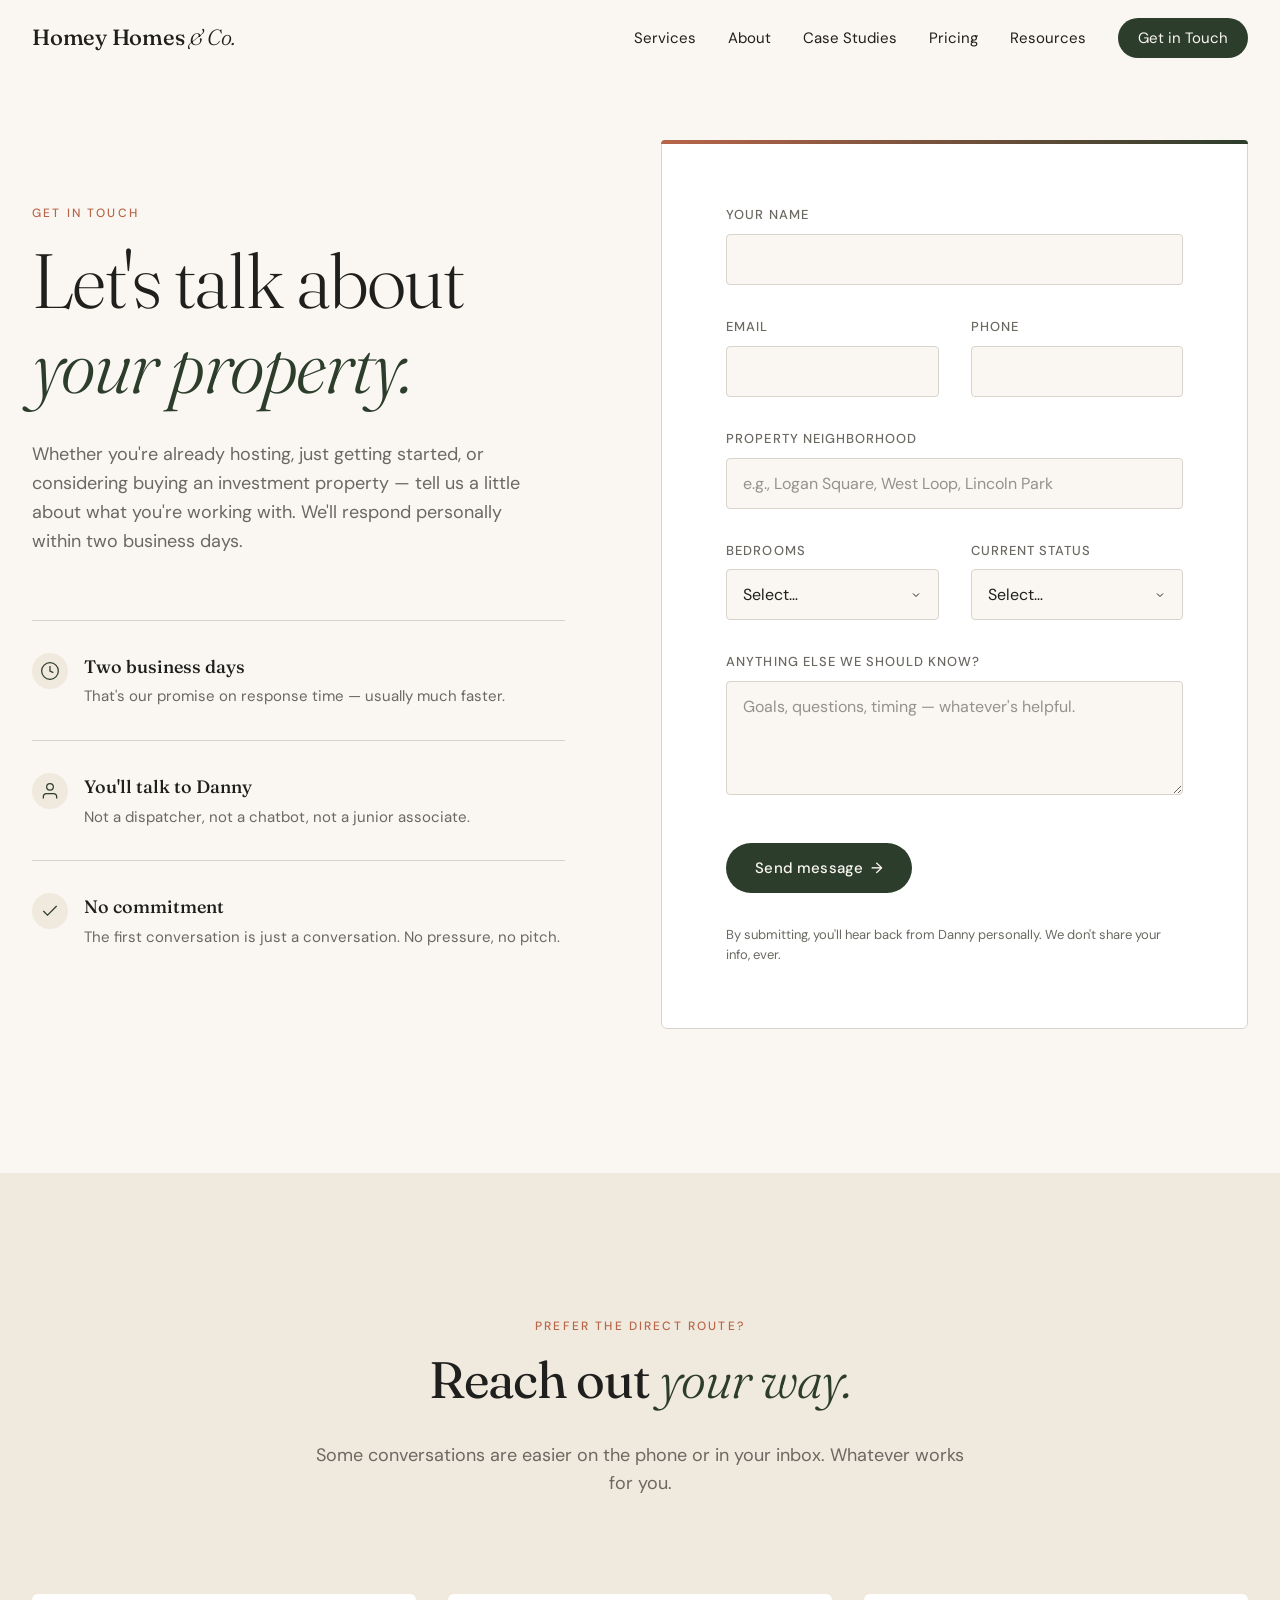
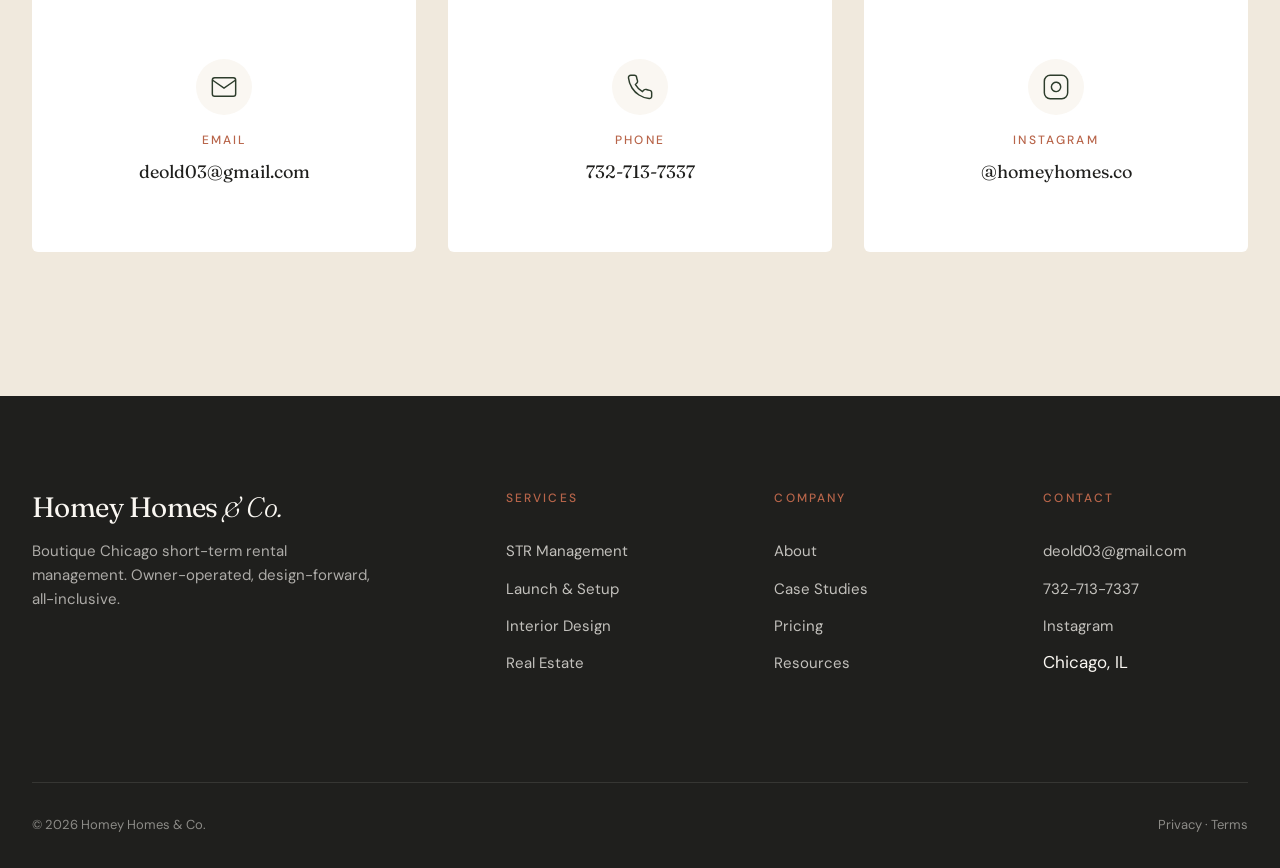
==== contact.html @ 31b16960 "Add Contact page" ====
<!DOCTYPE html>
<html lang="en">
<head>
  <meta charset="UTF-8">
  <meta name="viewport" content="width=device-width, initial-scale=1.0">
  <title>Get in Touch — Homey Homes &amp; Co.</title>
  <meta name="description" content="Tell us about your Chicago short-term rental property. We'll be in touch within two business days with a free consultation — no commitment, no pressure.">

  <!-- Open Graph -->
  <meta property="og:title" content="Get in Touch — Homey Homes & Co.">
  <meta property="og:description" content="Tell us about your Chicago short-term rental. We'll respond within two business days.">
  <meta property="og:type" content="website">

  <!-- Fonts -->
  <link rel="preconnect" href="https://fonts.googleapis.com">
  <link rel="preconnect" href="https://fonts.gstatic.com" crossorigin>
  <link href="https://fonts.googleapis.com/css2?family=DM+Sans:opsz,wght@9..40,300;9..40,400;9..40,500;9..40,600&family=Fraunces:opsz,wght@9..144,300;9..144,400;9..144,500&display=swap" rel="stylesheet">

  <link rel="stylesheet" href="css/style.css">
  <link rel="stylesheet" href="css/contact.css">
</head>
<body>

  <!-- ============== HEADER ============== -->
  <header class="site-header" id="siteHeader">
    <nav class="nav">
      <a href="index.html" class="nav-brand">Homey Homes <span>&amp; Co.</span></a>
      <button class="nav-toggle" aria-label="Toggle menu" id="navToggle">
        <svg width="24" height="24" viewBox="0 0 24 24" fill="none" stroke="currentColor" stroke-width="1.5">
          <line x1="3" y1="6" x2="21" y2="6"></line>
          <line x1="3" y1="12" x2="21" y2="12"></line>
          <line x1="3" y1="18" x2="21" y2="18"></line>
        </svg>
      </button>
      <ul class="nav-links" id="navLinks">
        <li><a href="services.html">Services</a></li>
        <li><a href="about.html">About</a></li>
        <li><a href="case-studies.html">Case Studies</a></li>
        <li><a href="pricing.html">Pricing</a></li>
        <li><a href="resources.html">Resources</a></li>
        <li><a href="contact.html" class="nav-cta">Get in Touch</a></li>
      </ul>
    </nav>
  </header>

  <!-- ============== CONTACT HERO + FORM ============== -->
  <section class="contact-section">
    <div class="container">
      <div class="contact-grid">

        <!-- LEFT: intro copy + warm framing -->
        <div class="contact-intro">
          <span class="eyebrow">Get in touch</span>
          <h1>Let's talk about <em>your property.</em></h1>
          <p class="contact-lede">
            Whether you're already hosting, just getting started, or considering buying an investment property &mdash; tell us a little about what you're working with. We'll respond personally within two business days.
          </p>

          <div class="contact-promises">
            <div class="promise">
              <span class="promise-icon">
                <svg width="20" height="20" viewBox="0 0 24 24" fill="none" stroke="currentColor" stroke-width="1.5">
                  <circle cx="12" cy="12" r="10"></circle>
                  <polyline points="12 6 12 12 16 14"></polyline>
                </svg>
              </span>
              <div>
                <strong>Two business days</strong>
                <p>That's our promise on response time &mdash; usually much faster.</p>
              </div>
            </div>
            <div class="promise">
              <span class="promise-icon">
                <svg width="20" height="20" viewBox="0 0 24 24" fill="none" stroke="currentColor" stroke-width="1.5">
                  <path d="M20 21v-2a4 4 0 0 0-4-4H8a4 4 0 0 0-4 4v2"></path>
                  <circle cx="12" cy="7" r="4"></circle>
                </svg>
              </span>
              <div>
                <strong>You'll talk to Danny</strong>
                <p>Not a dispatcher, not a chatbot, not a junior associate.</p>
              </div>
            </div>
            <div class="promise">
              <span class="promise-icon">
                <svg width="20" height="20" viewBox="0 0 24 24" fill="none" stroke="currentColor" stroke-width="1.5">
                  <polyline points="20 6 9 17 4 12"></polyline>
                </svg>
              </span>
              <div>
                <strong>No commitment</strong>
                <p>The first conversation is just a conversation. No pressure, no pitch.</p>
              </div>
            </div>
          </div>
        </div>

        <!-- RIGHT: the form -->
        <div class="contact-form-wrap">
          <form name="contact" method="POST" data-netlify="true" netlify-honeypot="bot-field" class="contact-form">
            <input type="hidden" name="form-name" value="contact">
            <p class="honeypot"><label>Don't fill this out if you're human: <input name="bot-field"></label></p>

            <div class="form-row">
              <label for="name">Your name</label>
              <input type="text" id="name" name="name" required autocomplete="name">
            </div>

            <div class="form-row form-row-split">
              <div>
                <label for="email">Email</label>
                <input type="email" id="email" name="email" required autocomplete="email">
              </div>
              <div>
                <label for="phone">Phone</label>
                <input type="tel" id="phone" name="phone" autocomplete="tel">
              </div>
            </div>

            <div class="form-row">
              <label for="neighborhood">Property neighborhood</label>
              <input type="text" id="neighborhood" name="neighborhood" placeholder="e.g., Logan Square, West Loop, Lincoln Park">
            </div>

            <div class="form-row form-row-split">
              <div>
                <label for="bedrooms">Bedrooms</label>
                <select id="bedrooms" name="bedrooms">
                  <option value="">Select…</option>
                  <option value="studio">Studio</option>
                  <option value="1">1 bedroom</option>
                  <option value="2">2 bedrooms</option>
                  <option value="3">3 bedrooms</option>
                  <option value="4+">4+ bedrooms</option>
                </select>
              </div>
              <div>
                <label for="status">Current status</label>
                <select id="status" name="status">
                  <option value="">Select…</option>
                  <option value="new">New &mdash; not yet listed</option>
                  <option value="listed-self">Already listed, self-managed</option>
                  <option value="listed-other">Already listed, other manager</option>
                  <option value="exploring">Just exploring</option>
                  <option value="buying">Looking to buy a property</option>
                </select>
              </div>
            </div>

            <div class="form-row">
              <label for="message">Anything else we should know?</label>
              <textarea id="message" name="message" rows="4" placeholder="Goals, questions, timing — whatever's helpful."></textarea>
            </div>

            <button type="submit" class="btn btn-primary btn-arrow contact-submit">Send message</button>

            <p class="form-fine-print">
              By submitting, you'll hear back from Danny personally. We don't share your info, ever.
            </p>
          </form>
        </div>

      </div>
    </div>
  </section>

  <!-- ============== DIRECT CONTACT METHODS ============== -->
  <section class="direct-contact">
    <div class="container">
      <div class="section-header centered">
        <span class="eyebrow">Prefer the direct route?</span>
        <h2>Reach out <em>your way.</em></h2>
        <p class="lede">Some conversations are easier on the phone or in your inbox. Whatever works for you.</p>
      </div>

      <div class="contact-methods">
        <a href="mailto:deold03@gmail.com" class="contact-method">
          <span class="method-icon">
            <svg width="28" height="28" viewBox="0 0 24 24" fill="none" stroke="currentColor" stroke-width="1.25">
              <path d="M4 4h16c1.1 0 2 .9 2 2v12c0 1.1-.9 2-2 2H4c-1.1 0-2-.9-2-2V6c0-1.1.9-2 2-2z"></path>
              <polyline points="22,6 12,13 2,6"></polyline>
            </svg>
          </span>
          <span class="method-label">Email</span>
          <span class="method-value">deold03@gmail.com</span>
        </a>

        <a href="tel:7327137337" class="contact-method">
          <span class="method-icon">
            <svg width="28" height="28" viewBox="0 0 24 24" fill="none" stroke="currentColor" stroke-width="1.25">
              <path d="M22 16.92v3a2 2 0 0 1-2.18 2 19.79 19.79 0 0 1-8.63-3.07 19.5 19.5 0 0 1-6-6 19.79 19.79 0 0 1-3.07-8.67A2 2 0 0 1 4.11 2h3a2 2 0 0 1 2 1.72 12.84 12.84 0 0 0 .7 2.81 2 2 0 0 1-.45 2.11L8.09 9.91a16 16 0 0 0 6 6l1.27-1.27a2 2 0 0 1 2.11-.45 12.84 12.84 0 0 0 2.81.7A2 2 0 0 1 22 16.92z"></path>
            </svg>
          </span>
          <span class="method-label">Phone</span>
          <span class="method-value">732-713-7337</span>
        </a>

        <a href="https://www.instagram.com/homeyhomes.co/" target="_blank" rel="noopener" class="contact-method">
          <span class="method-icon">
            <svg width="28" height="28" viewBox="0 0 24 24" fill="none" stroke="currentColor" stroke-width="1.25">
              <rect x="2" y="2" width="20" height="20" rx="5" ry="5"></rect>
              <path d="M16 11.37A4 4 0 1 1 12.63 8 4 4 0 0 1 16 11.37z"></path>
              <line x1="17.5" y1="6.5" x2="17.51" y2="6.5"></line>
            </svg>
          </span>
          <span class="method-label">Instagram</span>
          <span class="method-value">@homeyhomes.co</span>
        </a>
      </div>
    </div>
  </section>

  <!-- ============== FOOTER ============== -->
  <footer class="site-footer">
    <div class="container">
      <div class="footer-grid">
        <div class="footer-brand">
          <h3>Homey Homes <span>&amp; Co.</span></h3>
          <p>Boutique Chicago short-term rental management. Owner-operated, design-forward, all-inclusive.</p>
        </div>
        <div class="footer-column">
          <h4>Services</h4>
          <ul>
            <li><a href="services.html#management">STR Management</a></li>
            <li><a href="services.html#launch">Launch &amp; Setup</a></li>
            <li><a href="services.html#design">Interior Design</a></li>
            <li><a href="services.html#realestate">Real Estate</a></li>
          </ul>
        </div>
        <div class="footer-column">
          <h4>Company</h4>
          <ul>
            <li><a href="about.html">About</a></li>
            <li><a href="case-studies.html">Case Studies</a></li>
            <li><a href="pricing.html">Pricing</a></li>
            <li><a href="resources.html">Resources</a></li>
          </ul>
        </div>
        <div class="footer-column">
          <h4>Contact</h4>
          <ul>
            <li><a href="mailto:deold03@gmail.com">deold03@gmail.com</a></li>
            <li><a href="tel:7327137337">732-713-7337</a></li>
            <li><a href="https://www.instagram.com/homeyhomes.co/" target="_blank" rel="noopener">Instagram</a></li>
            <li>Chicago, IL</li>
          </ul>
        </div>
      </div>
      <div class="footer-bottom">
        <div>© 2026 Homey Homes &amp; Co.</div>
        <div>
          <a href="privacy.html">Privacy</a> · <a href="terms.html">Terms</a>
        </div>
      </div>
    </div>
  </footer>

  <!-- ============== JAVASCRIPT ============== -->
  <script>
    // Header scroll effect
    const header = document.getElementById('siteHeader');
    window.addEventListener('scroll', () => {
      if (window.scrollY > 8) {
        header.classList.add('scrolled');
      } else {
        header.classList.remove('scrolled');
      }
    });

    // Mobile menu toggle
    const navToggle = document.getElementById('navToggle');
    const navLinks = document.getElementById('navLinks');
    navToggle.addEventListener('click', () => {
      navLinks.classList.toggle('open');
    });
  </script>

</body>
</html>
---- css/style.css ----
/* ==========================================================================
   Homey Homes & Co. - Stylesheet
   ========================================================================== */

/* --- Fonts (Google Fonts loaded in HTML head) --- */

:root {
  /* Color palette */
  --cream: #FAF7F2;
  --cream-dark: #F0E9DD;
  --forest: #2D3D2C;
  --forest-dark: #1F2B1E;
  --terracotta: #B8654A;
  --charcoal: #1F1F1D;
  --warm-gray: #6B6862;
  --light-gray: #D9D4CB;
  --white: #FFFFFF;

  /* Typography */
  --font-display: 'Fraunces', 'Georgia', serif;
  --font-body: 'DM Sans', -apple-system, sans-serif;

  /* Spacing */
  --space-xs: 0.5rem;
  --space-sm: 1rem;
  --space-md: 2rem;
  --space-lg: 4rem;
  --space-xl: 6rem;
  --space-2xl: 9rem;

  /* Container */
  --max-width: 1280px;
  --content-width: 1080px;
}

/* --- Reset & base --- */

*,
*::before,
*::after {
  box-sizing: border-box;
  margin: 0;
  padding: 0;
}

html {
  scroll-behavior: smooth;
  -webkit-text-size-adjust: 100%;
}

body {
  font-family: var(--font-body);
  background-color: var(--cream);
  color: var(--charcoal);
  font-size: 1.0625rem;
  line-height: 1.6;
  font-weight: 400;
  -webkit-font-smoothing: antialiased;
  -moz-osx-font-smoothing: grayscale;
}

img {
  max-width: 100%;
  height: auto;
  display: block;
}

a {
  color: inherit;
  text-decoration: none;
}

/* --- Typography --- */

h1, h2, h3, h4 {
  font-family: var(--font-display);
  font-weight: 400;
  line-height: 1.1;
  letter-spacing: -0.02em;
  color: var(--charcoal);
}

h1 {
  font-size: clamp(2.75rem, 6vw, 5rem);
  font-weight: 300;
}

h2 {
  font-size: clamp(2rem, 4vw, 3.25rem);
  font-weight: 400;
}

h3 {
  font-size: clamp(1.5rem, 2.5vw, 2rem);
  font-weight: 400;
}

h4 {
  font-size: 1.25rem;
  font-weight: 500;
}

.eyebrow {
  font-family: var(--font-body);
  font-size: 0.75rem;
  font-weight: 500;
  letter-spacing: 0.18em;
  text-transform: uppercase;
  color: var(--terracotta);
  margin-bottom: var(--space-sm);
  display: block;
}

.serif-italic {
  font-style: italic;
  font-weight: 300;
}

/* --- Layout --- */

.container {
  max-width: var(--max-width);
  margin: 0 auto;
  padding: 0 var(--space-md);
}

.container-narrow {
  max-width: var(--content-width);
  margin: 0 auto;
  padding: 0 var(--space-md);
}

section {
  padding: var(--space-2xl) 0;
}

@media (max-width: 768px) {
  section {
    padding: var(--space-xl) 0;
  }
}

/* --- Header / Navigation --- */

.site-header {
  position: sticky;
  top: 0;
  z-index: 100;
  background-color: var(--cream);
  border-bottom: 1px solid transparent;
  transition: border-color 0.3s ease;
}

.site-header.scrolled {
  border-bottom-color: var(--light-gray);
}

.nav {
  display: flex;
  align-items: center;
  justify-content: space-between;
  padding: 1.25rem var(--space-md);
  max-width: var(--max-width);
  margin: 0 auto;
}

.nav-brand {
  font-family: var(--font-display);
  font-size: 1.375rem;
  font-weight: 500;
  letter-spacing: -0.01em;
  color: var(--charcoal);
}

.nav-brand span {
  font-style: italic;
  font-weight: 300;
}

.nav-links {
  display: flex;
  gap: var(--space-md);
  list-style: none;
  align-items: center;
}

.nav-links a {
  font-size: 0.9375rem;
  color: var(--charcoal);
  font-weight: 400;
  transition: color 0.2s ease;
  position: relative;
}

.nav-links a:hover {
  color: var(--terracotta);
}

.nav-cta {
  background-color: var(--forest);
  color: var(--cream) !important;
  padding: 0.625rem 1.25rem;
  border-radius: 999px;
  transition: background-color 0.2s ease;
}

.nav-cta:hover {
  background-color: var(--forest-dark);
  color: var(--cream) !important;
}

.nav-toggle {
  display: none;
  background: none;
  border: none;
  cursor: pointer;
  padding: 0.5rem;
  color: var(--charcoal);
}

@media (max-width: 900px) {
  .nav-links {
    display: none;
    position: absolute;
    top: 100%;
    left: 0;
    right: 0;
    flex-direction: column;
    background-color: var(--cream);
    padding: var(--space-md);
    border-top: 1px solid var(--light-gray);
    gap: var(--space-sm);
  }

  .nav-links.open {
    display: flex;
  }

  .nav-toggle {
    display: block;
  }
}

/* --- Buttons --- */

.btn {
  display: inline-flex;
  align-items: center;
  gap: 0.5rem;
  padding: 0.875rem 1.75rem;
  font-family: var(--font-body);
  font-size: 0.9375rem;
  font-weight: 500;
  border-radius: 999px;
  border: 1px solid transparent;
  cursor: pointer;
  transition: all 0.2s ease;
  letter-spacing: 0.01em;
}

.btn-primary {
  background-color: var(--forest);
  color: var(--cream);
}

.btn-primary:hover {
  background-color: var(--forest-dark);
  transform: translateY(-1px);
}

.btn-secondary {
  background-color: transparent;
  color: var(--charcoal);
  border-color: var(--charcoal);
}

.btn-secondary:hover {
  background-color: var(--charcoal);
  color: var(--cream);
}

.btn-arrow::after {
  content: "→";
  display: inline-block;
  transition: transform 0.2s ease;
}

.btn:hover .btn-arrow::after,
.btn-arrow:hover::after {
  transform: translateX(3px);
}

/* --- Hero Section --- */

.hero {
  padding-top: var(--space-xl);
  padding-bottom: var(--space-2xl);
  position: relative;
  overflow: hidden;
}

.hero-grid {
  display: grid;
  grid-template-columns: 1.1fr 1fr;
  gap: var(--space-xl);
  align-items: center;
}

@media (max-width: 900px) {
  .hero-grid {
    grid-template-columns: 1fr;
    gap: var(--space-lg);
  }
}

.hero-content h1 {
  margin-bottom: var(--space-md);
}

.hero-content h1 em {
  color: var(--forest);
}

.hero-content .subhead {
  font-size: 1.1875rem;
  line-height: 1.55;
  color: var(--warm-gray);
  margin-bottom: var(--space-lg);
  max-width: 36rem;
}

.hero-cta-row {
  display: flex;
  gap: var(--space-sm);
  flex-wrap: wrap;
  margin-bottom: var(--space-lg);
}

.hero-image {
  position: relative;
  border-radius: 4px;
  overflow: hidden;
  aspect-ratio: 4 / 5;
  background-color: var(--cream-dark);
}

.hero-image img {
  width: 100%;
  height: 100%;
  object-fit: cover;
}

.hero-image::before {
  content: "";
  position: absolute;
  inset: 0;
  background: linear-gradient(180deg, transparent 60%, rgba(31, 31, 29, 0.15));
  z-index: 1;
  pointer-events: none;
}

/* --- Social proof bar --- */

.social-proof {
  background-color: var(--forest);
  color: var(--cream);
  padding: var(--space-md) 0;
}

.social-proof-row {
  display: flex;
  justify-content: center;
  align-items: center;
  flex-wrap: wrap;
  gap: var(--space-md);
  text-align: center;
  font-size: 0.9375rem;
  letter-spacing: 0.02em;
}

.social-proof-row span {
  position: relative;
  padding: 0 var(--space-sm);
}

.social-proof-row span:not(:last-child)::after {
  content: "·";
  position: absolute;
  right: calc(-1 * var(--space-sm));
  color: var(--terracotta);
}

.social-proof-row strong {
  font-weight: 500;
  color: var(--cream);
}

/* --- Section headers --- */

.section-header {
  margin-bottom: var(--space-xl);
  max-width: 56rem;
}

.section-header h2 em {
  font-style: italic;
  font-weight: 300;
  color: var(--forest);
}

.section-header .lede {
  font-size: 1.125rem;
  line-height: 1.6;
  color: var(--warm-gray);
  margin-top: var(--space-md);
  max-width: 42rem;
}

/* --- Value Pillars --- */

.pillars {
  display: grid;
  grid-template-columns: repeat(3, 1fr);
  gap: var(--space-lg);
  margin-top: var(--space-xl);
}

@media (max-width: 900px) {
  .pillars {
    grid-template-columns: 1fr;
    gap: var(--space-md);
  }
}

.pillar {
  padding-top: var(--space-md);
  border-top: 1px solid var(--light-gray);
}

.pillar-number {
  font-family: var(--font-display);
  font-style: italic;
  font-weight: 300;
  font-size: 1.5rem;
  color: var(--terracotta);
  display: block;
  margin-bottom: var(--space-sm);
}

.pillar h3 {
  margin-bottom: var(--space-sm);
  font-size: 1.375rem;
}

.pillar p {
  color: var(--warm-gray);
  line-height: 1.65;
}

/* --- Comparison Table --- */

.comparison-section {
  background-color: var(--forest);
  color: var(--cream);
}

.comparison-section .eyebrow {
  color: var(--terracotta);
}

.comparison-section h2,
.comparison-section h2 em {
  color: var(--cream);
}

.comparison-section h2 em {
  color: #D4B89F;
}

.comparison-section .lede {
  color: rgba(250, 247, 242, 0.7);
}

.comparison-table {
  margin-top: var(--space-xl);
  border-top: 1px solid rgba(250, 247, 242, 0.2);
}

.comparison-row {
  display: grid;
  grid-template-columns: 1.5fr 1fr 1fr;
  padding: var(--space-md) 0;
  border-bottom: 1px solid rgba(250, 247, 242, 0.15);
  align-items: center;
  gap: var(--space-md);
}

.comparison-row.header-row {
  font-family: var(--font-display);
  font-weight: 400;
  font-size: 1rem;
  letter-spacing: 0.04em;
  text-transform: uppercase;
  color: rgba(250, 247, 242, 0.6);
}

.comparison-row.header-row .col-us {
  color: var(--cream);
}

.comparison-feature {
  font-weight: 500;
  font-size: 1rem;
}

.col-us {
  font-weight: 500;
  color: var(--cream);
}

.col-them {
  color: rgba(250, 247, 242, 0.6);
  font-style: italic;
}

@media (max-width: 700px) {
  .comparison-row {
    grid-template-columns: 1fr;
    gap: var(--space-xs);
    padding: var(--space-sm) 0;
  }

  .comparison-row.header-row {
    display: none;
  }

  .comparison-feature {
    font-size: 1.0625rem;
  }

  .col-us::before {
    content: "Us: ";
    color: rgba(250, 247, 242, 0.5);
    font-weight: 400;
  }

  .col-them::before {
    content: "Them: ";
    color: rgba(250, 247, 242, 0.5);
    font-style: normal;
  }
}

/* --- Services grid --- */

.services-grid {
  display: grid;
  grid-template-columns: repeat(2, 1fr);
  gap: var(--space-md);
  margin-top: var(--space-xl);
}

@media (max-width: 700px) {
  .services-grid {
    grid-template-columns: 1fr;
  }
}

.service-card {
  background-color: var(--white);
  padding: var(--space-lg);
  border-radius: 4px;
  border: 1px solid var(--light-gray);
  transition: transform 0.3s ease, box-shadow 0.3s ease;
  position: relative;
}

.service-card:hover {
  transform: translateY(-2px);
  box-shadow: 0 12px 32px rgba(31, 31, 29, 0.06);
}

.service-card .service-number {
  font-family: var(--font-display);
  font-style: italic;
  font-weight: 300;
  font-size: 1.125rem;
  color: var(--terracotta);
  margin-bottom: var(--space-sm);
}

.service-card h3 {
  margin-bottom: var(--space-sm);
  font-size: 1.5rem;
}

.service-card p {
  color: var(--warm-gray);
  margin-bottom: var(--space-md);
}

.service-card a {
  color: var(--forest);
  font-weight: 500;
  font-size: 0.9375rem;
  border-bottom: 1px solid var(--forest);
  padding-bottom: 2px;
  transition: gap 0.2s ease;
}

.service-card a:hover {
  color: var(--terracotta);
  border-bottom-color: var(--terracotta);
}

/* --- Properties showcase --- */

.properties-grid {
  display: grid;
  grid-template-columns: repeat(3, 1fr);
  gap: var(--space-md);
  margin-top: var(--space-xl);
}

@media (max-width: 900px) {
  .properties-grid {
    grid-template-columns: repeat(2, 1fr);
  }
}

@media (max-width: 600px) {
  .properties-grid {
    grid-template-columns: 1fr;
  }
}

.property-card {
  position: relative;
  border-radius: 4px;
  overflow: hidden;
  aspect-ratio: 4 / 5;
  background-color: var(--cream-dark);
  cursor: pointer;
}

.property-card img {
  width: 100%;
  height: 100%;
  object-fit: cover;
  transition: transform 0.5s ease;
}

.property-card:hover img {
  transform: scale(1.04);
}

.property-card-overlay {
  position: absolute;
  bottom: 0;
  left: 0;
  right: 0;
  padding: var(--space-md);
  background: linear-gradient(180deg, transparent, rgba(31, 31, 29, 0.85));
  color: var(--cream);
}

.property-card-overlay h4 {
  font-family: var(--font-display);
  font-size: 1.25rem;
  font-weight: 400;
  margin-bottom: 0.25rem;
}

.property-card-overlay .meta {
  font-size: 0.8125rem;
  letter-spacing: 0.04em;
  text-transform: uppercase;
  opacity: 0.9;
}

/* --- Founder story --- */

.founder {
  background-color: var(--cream-dark);
}

.founder-grid {
  display: grid;
  grid-template-columns: 1fr 1.2fr;
  gap: var(--space-xl);
  align-items: center;
}

@media (max-width: 900px) {
  .founder-grid {
    grid-template-columns: 1fr;
  }
}

.founder-image {
  border-radius: 4px;
  overflow: hidden;
  aspect-ratio: 4 / 5;
  background-color: var(--light-gray);
}

.founder-content h2 {
  margin-bottom: var(--space-md);
}

.founder-content p {
  color: var(--charcoal);
  line-height: 1.7;
  font-size: 1.0625rem;
  margin-bottom: var(--space-md);
}

.founder-content p:last-of-type {
  margin-bottom: var(--space-lg);
}

/* --- Testimonials --- */

.testimonials-grid {
  display: grid;
  grid-template-columns: repeat(3, 1fr);
  gap: var(--space-md);
  margin-top: var(--space-xl);
}

@media (max-width: 900px) {
  .testimonials-grid {
    grid-template-columns: 1fr;
  }
}

.testimonial {
  padding: var(--space-lg);
  border-left: 2px solid var(--terracotta);
  background-color: var(--white);
}

.testimonial-quote {
  font-family: var(--font-display);
  font-size: 1.25rem;
  font-style: italic;
  font-weight: 300;
  line-height: 1.4;
  color: var(--charcoal);
  margin-bottom: var(--space-md);
}

.testimonial-author {
  font-size: 0.875rem;
  font-weight: 500;
  letter-spacing: 0.04em;
  text-transform: uppercase;
  color: var(--warm-gray);
}

.testimonial-author span {
  display: block;
  font-weight: 400;
  text-transform: none;
  letter-spacing: 0;
  font-size: 0.8125rem;
  margin-top: 0.25rem;
  opacity: 0.8;
}

/* --- Lead magnet --- */

.lead-magnet {
  background-color: var(--forest);
  color: var(--cream);
  position: relative;
  overflow: hidden;
}

.lead-magnet h2,
.lead-magnet h2 em {
  color: var(--cream);
}

.lead-magnet h2 em {
  color: #D4B89F;
}

.lead-magnet p {
  color: rgba(250, 247, 242, 0.8);
  font-size: 1.0625rem;
  max-width: 36rem;
  margin: var(--space-md) 0 var(--space-lg);
}

.lead-magnet form {
  display: flex;
  gap: var(--space-sm);
  max-width: 32rem;
  flex-wrap: wrap;
}

.lead-magnet input[type="email"] {
  flex: 1;
  min-width: 240px;
  padding: 0.875rem 1.25rem;
  background-color: rgba(250, 247, 242, 0.08);
  border: 1px solid rgba(250, 247, 242, 0.2);
  border-radius: 999px;
  color: var(--cream);
  font-family: var(--font-body);
  font-size: 1rem;
}

.lead-magnet input[type="email"]::placeholder {
  color: rgba(250, 247, 242, 0.5);
}

.lead-magnet input[type="email"]:focus {
  outline: none;
  border-color: var(--terracotta);
  background-color: rgba(250, 247, 242, 0.12);
}

.lead-magnet .btn {
  background-color: var(--terracotta);
  color: var(--cream);
  border: none;
}

.lead-magnet .btn:hover {
  background-color: #A55840;
}

/* --- Final CTA --- */

.final-cta {
  text-align: center;
  padding: var(--space-2xl) 0;
}

.final-cta h2 {
  margin-bottom: var(--space-md);
}

.final-cta p {
  font-size: 1.125rem;
  color: var(--warm-gray);
  margin-bottom: var(--space-lg);
  max-width: 36rem;
  margin-left: auto;
  margin-right: auto;
}

/* --- Footer --- */

.site-footer {
  background-color: var(--charcoal);
  color: var(--cream);
  padding: var(--space-xl) 0 var(--space-md);
}

.footer-grid {
  display: grid;
  grid-template-columns: 2fr 1fr 1fr 1fr;
  gap: var(--space-lg);
  margin-bottom: var(--space-xl);
}

@media (max-width: 900px) {
  .footer-grid {
    grid-template-columns: 1fr 1fr;
    gap: var(--space-md);
  }
}

@media (max-width: 500px) {
  .footer-grid {
    grid-template-columns: 1fr;
  }
}

.footer-brand h3 {
  font-family: var(--font-display);
  font-size: 1.75rem;
  font-weight: 400;
  color: var(--cream);
  margin-bottom: var(--space-sm);
}

.footer-brand h3 span {
  font-style: italic;
  font-weight: 300;
}

.footer-brand p {
  color: rgba(250, 247, 242, 0.65);
  font-size: 0.9375rem;
  max-width: 22rem;
}

.footer-column h4 {
  font-family: var(--font-body);
  font-size: 0.75rem;
  font-weight: 500;
  letter-spacing: 0.18em;
  text-transform: uppercase;
  color: var(--terracotta);
  margin-bottom: var(--space-md);
}

.footer-column ul {
  list-style: none;
}

.footer-column li {
  margin-bottom: 0.625rem;
}

.footer-column a {
  color: rgba(250, 247, 242, 0.75);
  font-size: 0.9375rem;
  transition: color 0.2s ease;
}

.footer-column a:hover {
  color: var(--cream);
}

.footer-bottom {
  padding-top: var(--space-md);
  border-top: 1px solid rgba(250, 247, 242, 0.1);
  display: flex;
  justify-content: space-between;
  align-items: center;
  flex-wrap: wrap;
  gap: var(--space-sm);
  font-size: 0.8125rem;
  color: rgba(250, 247, 242, 0.5);
}

/* --- Animations --- */

@keyframes fade-up {
  from {
    opacity: 0;
    transform: translateY(20px);
  }
  to {
    opacity: 1;
    transform: translateY(0);
  }
}

.fade-up {
  animation: fade-up 0.8s ease-out backwards;
}

.hero-content > * {
  opacity: 0;
  animation: fade-up 0.8s ease-out forwards;
}

.hero-content .eyebrow { animation-delay: 0.1s; }
.hero-content h1 { animation-delay: 0.2s; }
.hero-content .subhead { animation-delay: 0.4s; }
.hero-content .hero-cta-row { animation-delay: 0.6s; }

.hero-image {
  opacity: 0;
  animation: fade-up 1s ease-out 0.3s forwards;
}
---- css/contact.css ----
/* ==========================================================================
   Contact page — Homey Homes & Co.
   ========================================================================== */

/* --- Centered section header utility --- */
.section-header.centered {
  margin-left: auto;
  margin-right: auto;
  text-align: center;
}

.section-header.centered .lede {
  margin-left: auto;
  margin-right: auto;
}

/* --- Contact hero section --- */
.contact-section {
  padding-top: var(--space-lg);
  padding-bottom: var(--space-2xl);
}

.contact-grid {
  display: grid;
  grid-template-columns: 1fr 1.1fr;
  gap: var(--space-xl);
  align-items: start;
}

@media (max-width: 960px) {
  .contact-grid {
    grid-template-columns: 1fr;
    gap: var(--space-lg);
  }
}

/* --- Left side: intro --- */
.contact-intro {
  padding-top: var(--space-lg);
}

.contact-intro h1 {
  margin-bottom: var(--space-md);
}

.contact-intro h1 em {
  color: var(--forest);
}

.contact-lede {
  font-size: 1.125rem;
  line-height: 1.6;
  color: var(--warm-gray);
  margin-bottom: var(--space-lg);
  max-width: 32rem;
}

.contact-promises {
  display: flex;
  flex-direction: column;
  gap: var(--space-md);
  margin-top: var(--space-lg);
}

.promise {
  display: flex;
  gap: var(--space-sm);
  align-items: flex-start;
  padding-top: var(--space-md);
  border-top: 1px solid var(--light-gray);
}

.promise-icon {
  flex-shrink: 0;
  width: 36px;
  height: 36px;
  border-radius: 50%;
  background-color: var(--cream-dark);
  color: var(--forest);
  display: inline-flex;
  align-items: center;
  justify-content: center;
}

.promise strong {
  display: block;
  font-family: var(--font-display);
  font-weight: 500;
  font-size: 1.125rem;
  color: var(--charcoal);
  margin-bottom: 0.25rem;
}

.promise p {
  font-size: 0.9375rem;
  color: var(--warm-gray);
  line-height: 1.5;
  margin: 0;
}

/* --- Right side: form --- */
.contact-form-wrap {
  background-color: var(--white);
  border: 1px solid var(--light-gray);
  border-radius: 6px;
  padding: var(--space-lg);
  position: relative;
}

@media (max-width: 600px) {
  .contact-form-wrap {
    padding: var(--space-md);
  }
}

.contact-form-wrap::before {
  content: "";
  position: absolute;
  top: -1px;
  left: -1px;
  right: -1px;
  height: 4px;
  background: linear-gradient(90deg, var(--terracotta) 0%, var(--forest) 100%);
  border-radius: 6px 6px 0 0;
}

.contact-form {
  display: flex;
  flex-direction: column;
  gap: var(--space-md);
}

.honeypot {
  position: absolute;
  left: -9999px;
  visibility: hidden;
}

.form-row {
  display: flex;
  flex-direction: column;
}

.form-row label {
  font-family: var(--font-body);
  font-size: 0.8125rem;
  font-weight: 500;
  letter-spacing: 0.08em;
  text-transform: uppercase;
  color: var(--warm-gray);
  margin-bottom: 0.5rem;
}

.form-row input,
.form-row select,
.form-row textarea {
  font-family: var(--font-body);
  font-size: 1rem;
  padding: 0.875rem 1rem;
  background-color: var(--cream);
  border: 1px solid var(--light-gray);
  border-radius: 4px;
  color: var(--charcoal);
  transition: border-color 0.2s ease, background-color 0.2s ease;
  width: 100%;
}

.form-row input:focus,
.form-row select:focus,
.form-row textarea:focus {
  outline: none;
  border-color: var(--forest);
  background-color: var(--white);
}

.form-row input::placeholder,
.form-row textarea::placeholder {
  color: var(--warm-gray);
  opacity: 0.7;
}

.form-row textarea {
  resize: vertical;
  min-height: 100px;
  font-family: var(--font-body);
}

.form-row select {
  appearance: none;
  -webkit-appearance: none;
  background-image: url("data:image/svg+xml;charset=UTF-8,%3csvg xmlns='http://www.w3.org/2000/svg' width='12' height='12' viewBox='0 0 24 24' fill='none' stroke='%231F1F1D' stroke-width='2'%3e%3cpolyline points='6 9 12 15 18 9'%3e%3c/polyline%3e%3c/svg%3e");
  background-repeat: no-repeat;
  background-position: right 1rem center;
  padding-right: 2.5rem;
  cursor: pointer;
}

.form-row-split {
  display: grid;
  grid-template-columns: 1fr 1fr;
  gap: var(--space-md);
  flex-direction: initial;
}

.form-row-split > div {
  display: flex;
  flex-direction: column;
}

@media (max-width: 500px) {
  .form-row-split {
    grid-template-columns: 1fr;
    gap: var(--space-md);
  }
}

.contact-submit {
  align-self: flex-start;
  margin-top: var(--space-sm);
}

.form-fine-print {
  font-size: 0.8125rem;
  color: var(--warm-gray);
  line-height: 1.5;
  margin-top: 0;
}

/* --- Direct contact methods --- */
.direct-contact {
  background-color: var(--cream-dark);
  padding-top: var(--space-2xl);
  padding-bottom: var(--space-2xl);
}

.contact-methods {
  display: grid;
  grid-template-columns: repeat(3, 1fr);
  gap: var(--space-md);
  margin-top: var(--space-xl);
}

@media (max-width: 800px) {
  .contact-methods {
    grid-template-columns: 1fr;
    max-width: 32rem;
    margin-left: auto;
    margin-right: auto;
  }
}

.contact-method {
  display: flex;
  flex-direction: column;
  align-items: center;
  text-align: center;
  padding: var(--space-lg);
  background-color: var(--white);
  border-radius: 6px;
  border: 1px solid transparent;
  transition: transform 0.3s ease, border-color 0.3s ease, box-shadow 0.3s ease;
  color: var(--charcoal);
}

.contact-method:hover {
  transform: translateY(-3px);
  border-color: var(--terracotta);
  box-shadow: 0 12px 32px rgba(31, 31, 29, 0.08);
}

.method-icon {
  display: inline-flex;
  align-items: center;
  justify-content: center;
  width: 56px;
  height: 56px;
  border-radius: 50%;
  background-color: var(--cream);
  color: var(--forest);
  margin-bottom: var(--space-sm);
  transition: background-color 0.3s ease, color 0.3s ease;
}

.contact-method:hover .method-icon {
  background-color: var(--forest);
  color: var(--cream);
}

.method-label {
  font-family: var(--font-body);
  font-size: 0.75rem;
  font-weight: 500;
  letter-spacing: 0.18em;
  text-transform: uppercase;
  color: var(--terracotta);
  margin-bottom: 0.5rem;
}

.method-value {
  font-family: var(--font-display);
  font-size: 1.125rem;
  font-weight: 400;
  color: var(--charcoal);
}

/* --- Page load animation --- */
.contact-intro > * {
  opacity: 0;
  animation: fade-up 0.7s ease-out forwards;
}

.contact-intro .eyebrow { animation-delay: 0.05s; }
.contact-intro h1 { animation-delay: 0.15s; }
.contact-intro .contact-lede { animation-delay: 0.3s; }
.contact-intro .contact-promises { animation-delay: 0.45s; }

.contact-form-wrap {
  opacity: 0;
  animation: fade-up 0.8s ease-out 0.3s forwards;
}
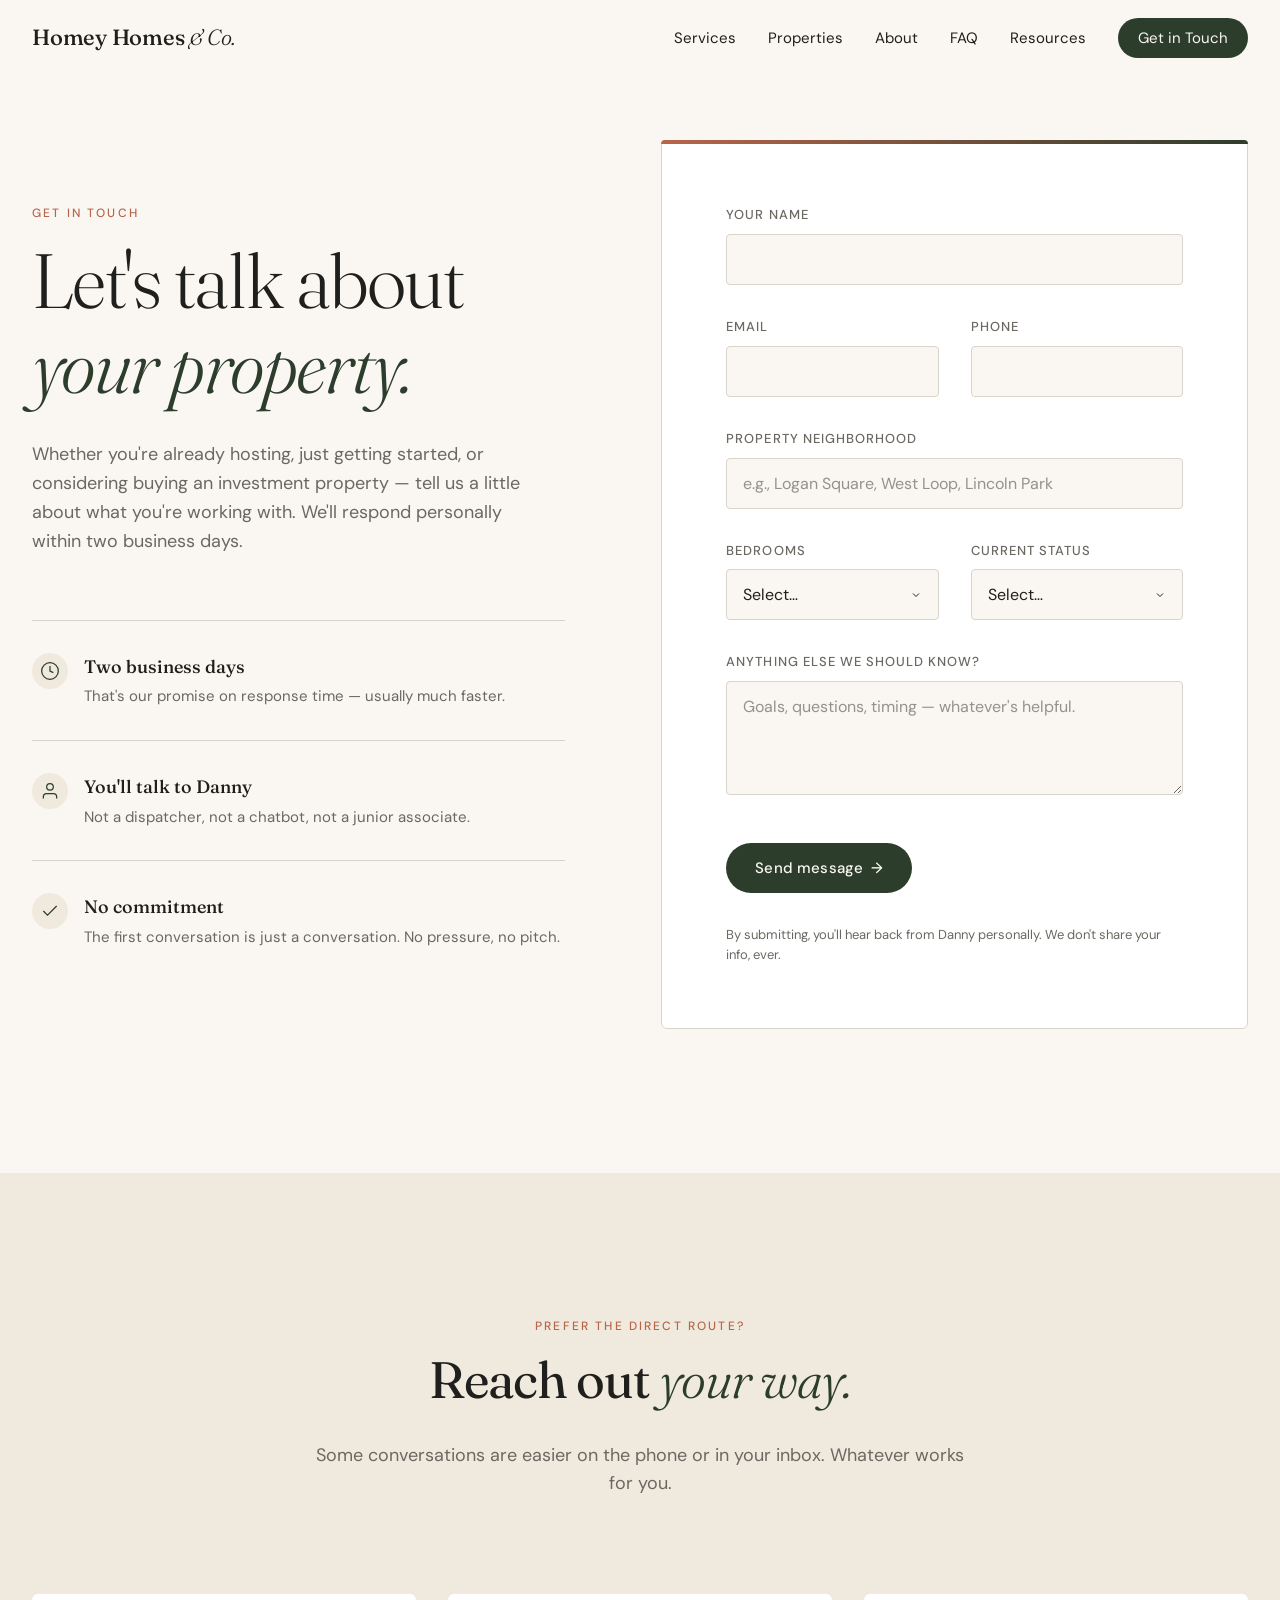
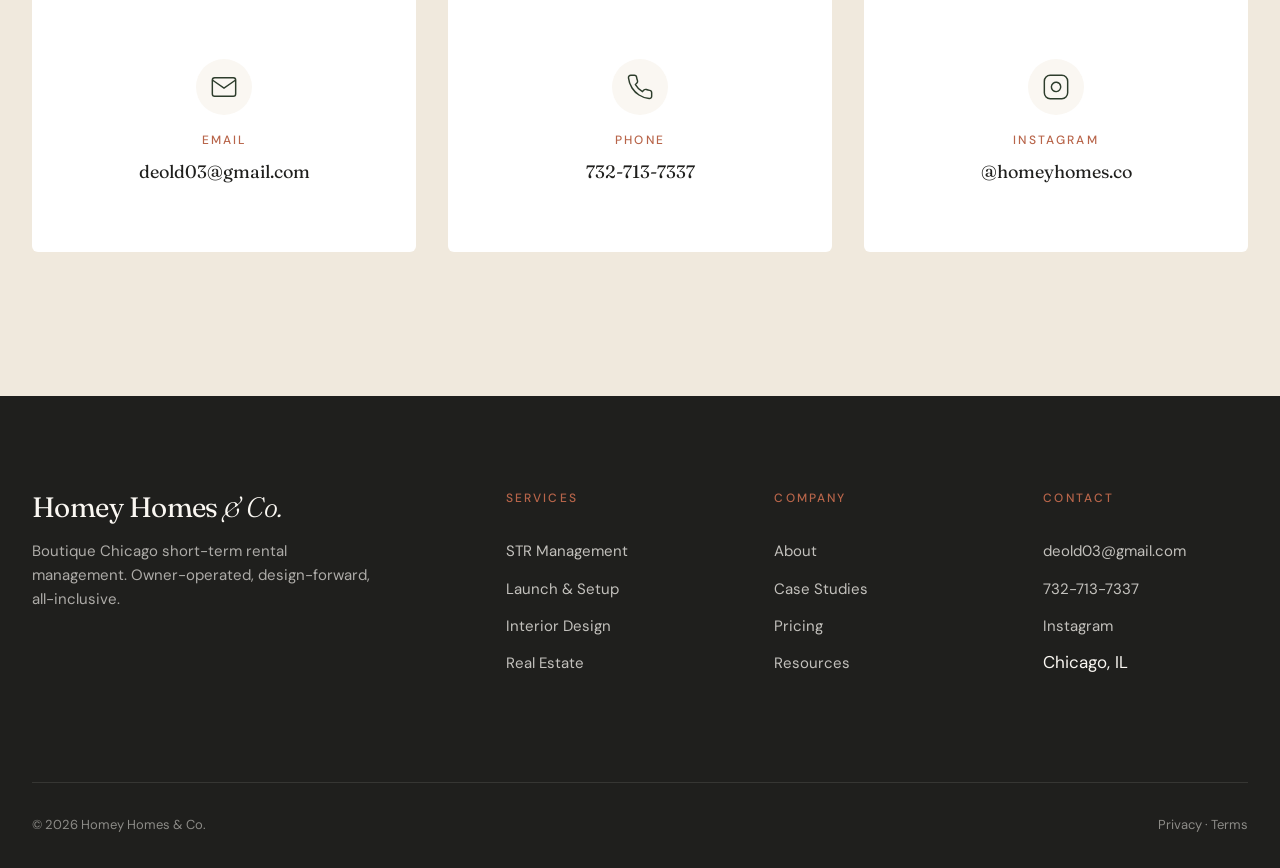
==== commit d5d3cac5: "Update contact.html navigation to match v3 spec - Add Properties and FAQ links - Remove Case Studies" ====
--- a/contact.html
+++ b/contact.html
@@ -34,9 +34,9 @@
       </button>
       <ul class="nav-links" id="navLinks">
         <li><a href="services.html">Services</a></li>
+        <li><a href="properties.html">Properties</a></li>
         <li><a href="about.html">About</a></li>
-        <li><a href="case-studies.html">Case Studies</a></li>
-        <li><a href="pricing.html">Pricing</a></li>
+        <li><a href="faq.html">FAQ</a></li>
         <li><a href="resources.html">Resources</a></li>
         <li><a href="contact.html" class="nav-cta">Get in Touch</a></li>
       </ul>
--- a/css/style.css
+++ b/css/style.css
@@ -939,6 +939,13 @@
   color: rgba(250, 247, 242, 0.5);
 }
 
+/* --- Properties teaser CTA --- */
+
+.properties-cta {
+  margin-top: var(--space-lg);
+  text-align: center;
+}
+
 /* --- Animations --- */
 
 @keyframes fade-up {
